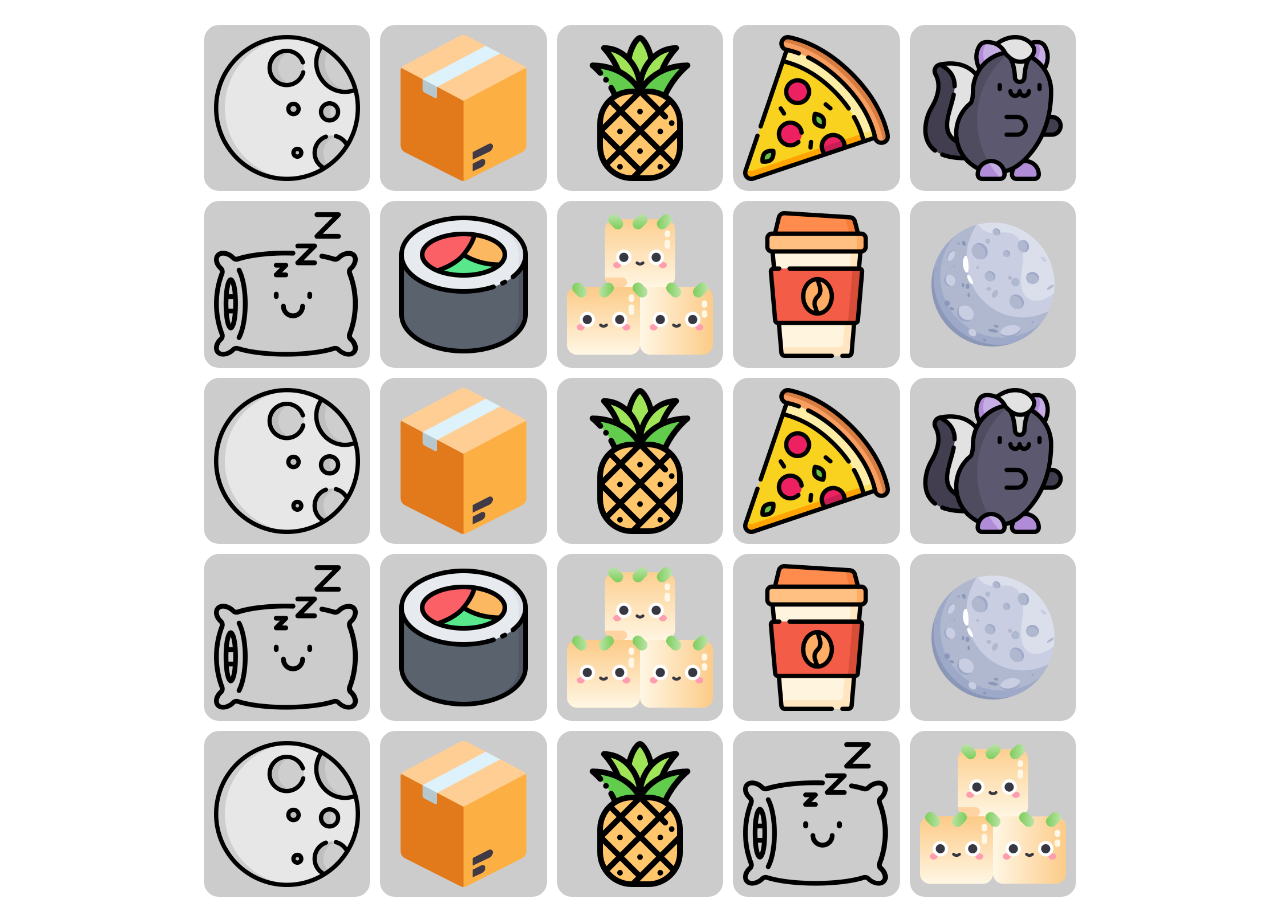
==== index.html @ c54c02c6 "add complete.html page" ====
<!DOCTYPE html>
<html lang="en">
<head>
    <meta charset="UTF-8">
    <meta name="viewport" content="width=device-width, initial-scale=1.0">
    <title>Panto Scavenger Hunt</title>
    <style>

       
        body {
            display: flex;
            justify-content: center;
            margin: 20px;
           
        }
        .grid-container {
          display: flex;
          flex-wrap: wrap;
          height: 98vw;
          width: 98vw;
        }


        .grid-item {
            flex: 1 0 20%; /* 20% width for each item, adjust as needed */
            box-sizing: border-box;
            padding: 7px;
            background-color: #ccc;
            display: flex;
            align-items: center;
            justify-content: center;
            border: 5px solid #fff; /* Add a border for separation */
            border-radius: 20px;
            cursor: pointer;
        }

        img {
            width: 100%;
            height: 100%;
            object-fit: cover;
        }

        @media screen and (min-width:1024px) {
          .grid-container {
            height: 98vh;
            width: 98vh;
          }

          .grid-item {
            padding: 10px;
          }
        } 
    </style>
</head>
<body>
  <div class="grid-container">
    <!-- Grid items -->
    <div class="grid-item" onclick="changeColor(this)"><img src="moon.png" alt="Icon 1"></div>
    <div class="grid-item" onclick="changeColor(this)"><img src="package.png" alt="Icon 2"></div>
    <div class="grid-item" onclick="changeColor(this)"><img src="pineapple.png" alt="Icon 3"></div>
    <div class="grid-item" onclick="changeColor(this)"><img src="pizza.png" alt="Icon 4"></div>
    <div class="grid-item" onclick="changeColor(this)"><img src="skunk.png" alt="Icon 5"></div>
    <div class="grid-item" onclick="changeColor(this)"><img src="sleeping.png" alt="Icon 6"></div>
    <div class="grid-item" onclick="changeColor(this)"><img src="sushi-roll.png" alt="Icon 7"></div>
    <div class="grid-item" onclick="changeColor(this)"><img src="tofu.png" alt="Icon 8"></div>
    <div class="grid-item" onclick="changeColor(this)"><img src="coffee-cup.png" alt="Icon 9"></div>
    <div class="grid-item" onclick="changeColor(this)"><img src="full-moon.png" alt="Icon 10"></div>
    <div class="grid-item" onclick="changeColor(this)"><img src="moon.png" alt="Icon 11"></div>
    <div class="grid-item" onclick="changeColor(this)"><img src="package.png" alt="Icon 12"></div>
    <div class="grid-item" onclick="changeColor(this)"><img src="pineapple.png" alt="Icon 13"></div>
    <div class="grid-item" onclick="changeColor(this)"><img src="pizza.png" alt="Icon 14"></div>
    <div class="grid-item" onclick="changeColor(this)"><img src="skunk.png" alt="Icon 15"></div>
    <div class="grid-item" onclick="changeColor(this)"><img src="sleeping.png" alt="Icon 16"></div>
    <div class="grid-item" onclick="changeColor(this)"><img src="sushi-roll.png" alt="Icon 17"></div>
    <div class="grid-item" onclick="changeColor(this)"><img src="tofu.png" alt="Icon 18"></div>
    <div class="grid-item" onclick="changeColor(this)"><img src="coffee-cup.png" alt="Icon 19"></div>
    <div class="grid-item" onclick="changeColor(this)"><img src="full-moon.png" alt="Icon 20"></div>
    <div class="grid-item" onclick="changeColor(this)"><img src="moon.png" alt="Icon 21"></div>
    <div class="grid-item" onclick="changeColor(this)"><img src="package.png" alt="Icon 22"></div>
    <div class="grid-item" onclick="changeColor(this)"><img src="pineapple.png" alt="Icon 23"></div>
    <div class="grid-item" onclick="changeColor(this)"><img src="sleeping.png" alt="Icon 24"></div>
    <div class="grid-item" onclick="changeColor(this)"><img src="tofu.png" alt="Icon 25"></div>
  </div>

    <script>
      let foundCount = 0;
      function changeColor(element) {
          //get grid-item's current color
          const currentColor = window.getComputedStyle(element, null).getPropertyValue('background-color');
          //if it's grey change to blue, otherwise change back to grey
          const newColor = currentColor == 'rgb(204, 204, 204)' ? 'blue' : 'rgb(204, 204, 204)';
          element.style.backgroundColor = newColor;
          newColor == "blue" ? foundCount +=1 : foundCount -= 1;
          console.log(foundCount);
          if (foundCount >= 4) {
            window.location.href = "complete.html" } 
      }
  </script>
</body>
</html>
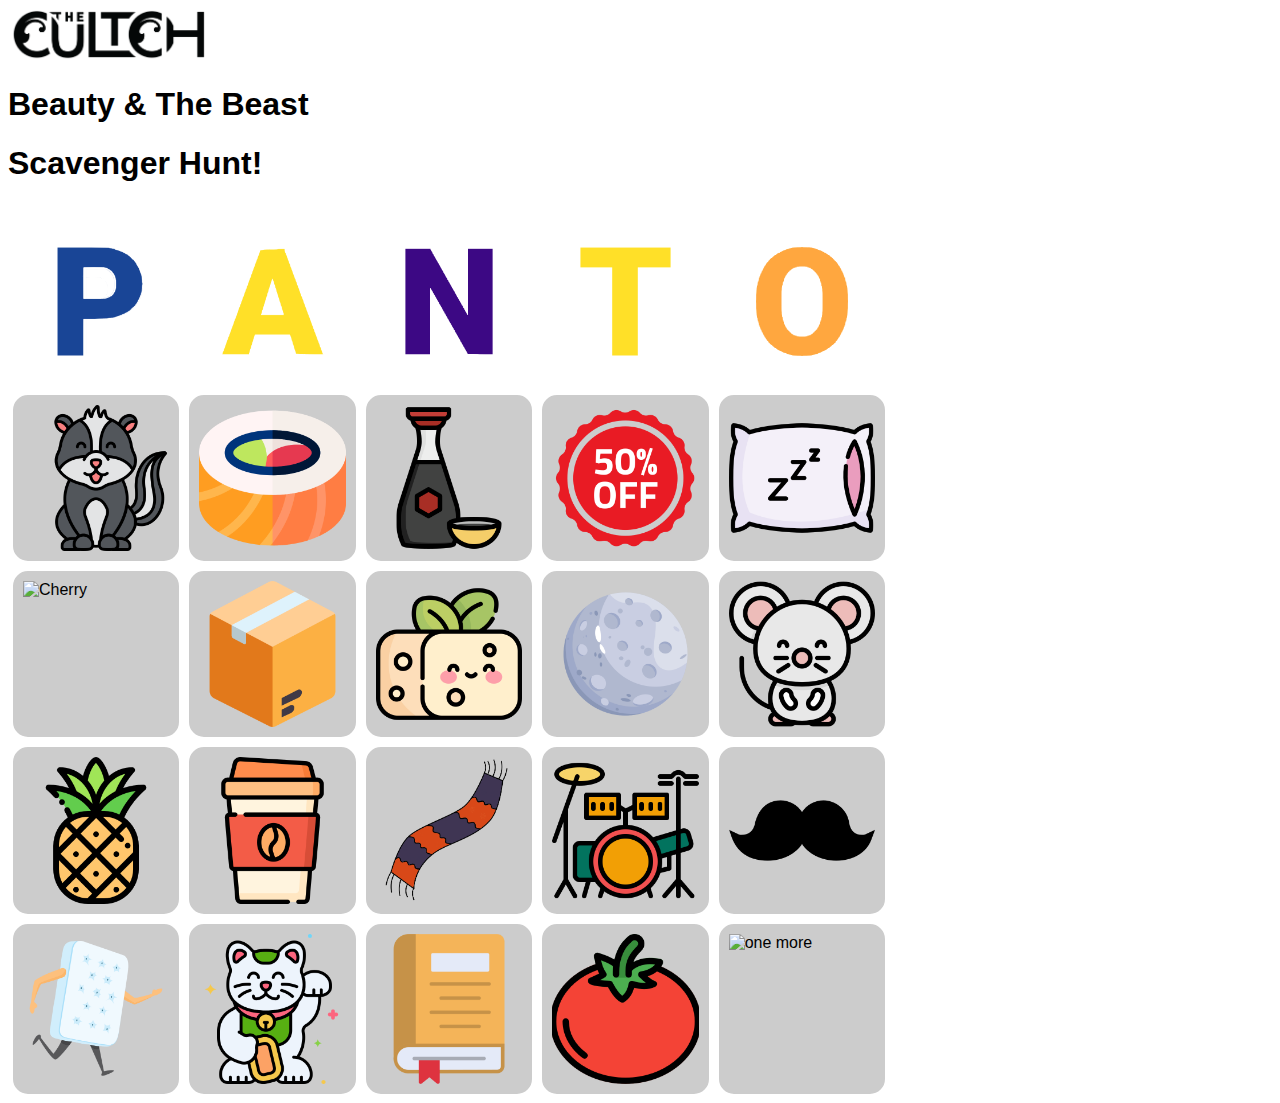
==== commit 7a498c84: "update icons and add headers" ====
--- a/index.html
+++ b/index.html
@@ -4,20 +4,20 @@
     <meta charset="UTF-8">
     <meta name="viewport" content="width=device-width, initial-scale=1.0">
     <title>Panto Scavenger Hunt</title>
-    <style>
+    <link href="https://cdn.jsdelivr.net/npm/bootstrap@5.3.2/dist/css/bootstrap.min.css" rel="stylesheet" integrity="sha384-T3c6CoIi6uLrA9TneNEoa7RxnatzjcDSCmG1MXxSR1GAsXEV/Dwwykc2MPK8M2HN" crossorigin="anonymous">
+    <link rel="stylesheet" href="https://fonts.googleapis.com/css2?family=Tiempo:wght@400;700&display=swap" />
+    <style>  
+        body {
+           font-family: 'Tiempo', sans-serif;
+           align-items: center;
+        }
 
-       
-        body {
-            display: flex;
-            justify-content: center;
-            margin: 20px;
-           
-        }
         .grid-container {
           display: flex;
           flex-wrap: wrap;
           height: 98vw;
           width: 98vw;
+          padding-top: 10px;
         }
 
 
@@ -34,10 +34,14 @@
             cursor: pointer;
         }
 
-        img {
+
+          .grid-item img {
             width: 100%;
             height: 100%;
             object-fit: cover;
+        }
+        .panto {
+          background-color: transparent;
         }
 
         @media screen and (min-width:1024px) {
@@ -51,36 +55,54 @@
           }
         } 
     </style>
+
+
 </head>
 <body>
+  <header>
+    <nav class="navbar navbar-expand-lg navbar-light bg-light">
+      <a class="navbar-brand" href="https://thecultch.com">
+        <img src="cultch-logo-black-01.png" width="200" height="auto"  class="d-inline-block align-top" alt="Logo">
+      </a>
+    </nav>
+  </header>
+
+<h1 class="text-center p-2">Beauty & The Beast</h1>
+<h1 class="text-center p-2">Scavenger Hunt!</h1>
+<main>
   <div class="grid-container">
     <!-- Grid items -->
-    <div class="grid-item" onclick="changeColor(this)"><img src="moon.png" alt="Icon 1"></div>
-    <div class="grid-item" onclick="changeColor(this)"><img src="package.png" alt="Icon 2"></div>
-    <div class="grid-item" onclick="changeColor(this)"><img src="pineapple.png" alt="Icon 3"></div>
-    <div class="grid-item" onclick="changeColor(this)"><img src="pizza.png" alt="Icon 4"></div>
-    <div class="grid-item" onclick="changeColor(this)"><img src="skunk.png" alt="Icon 5"></div>
-    <div class="grid-item" onclick="changeColor(this)"><img src="sleeping.png" alt="Icon 6"></div>
-    <div class="grid-item" onclick="changeColor(this)"><img src="sushi-roll.png" alt="Icon 7"></div>
-    <div class="grid-item" onclick="changeColor(this)"><img src="tofu.png" alt="Icon 8"></div>
-    <div class="grid-item" onclick="changeColor(this)"><img src="coffee-cup.png" alt="Icon 9"></div>
-    <div class="grid-item" onclick="changeColor(this)"><img src="full-moon.png" alt="Icon 10"></div>
-    <div class="grid-item" onclick="changeColor(this)"><img src="moon.png" alt="Icon 11"></div>
-    <div class="grid-item" onclick="changeColor(this)"><img src="package.png" alt="Icon 12"></div>
-    <div class="grid-item" onclick="changeColor(this)"><img src="pineapple.png" alt="Icon 13"></div>
-    <div class="grid-item" onclick="changeColor(this)"><img src="pizza.png" alt="Icon 14"></div>
-    <div class="grid-item" onclick="changeColor(this)"><img src="skunk.png" alt="Icon 15"></div>
-    <div class="grid-item" onclick="changeColor(this)"><img src="sleeping.png" alt="Icon 16"></div>
-    <div class="grid-item" onclick="changeColor(this)"><img src="sushi-roll.png" alt="Icon 17"></div>
-    <div class="grid-item" onclick="changeColor(this)"><img src="tofu.png" alt="Icon 18"></div>
-    <div class="grid-item" onclick="changeColor(this)"><img src="coffee-cup.png" alt="Icon 19"></div>
-    <div class="grid-item" onclick="changeColor(this)"><img src="full-moon.png" alt="Icon 20"></div>
-    <div class="grid-item" onclick="changeColor(this)"><img src="moon.png" alt="Icon 21"></div>
-    <div class="grid-item" onclick="changeColor(this)"><img src="package.png" alt="Icon 22"></div>
-    <div class="grid-item" onclick="changeColor(this)"><img src="pineapple.png" alt="Icon 23"></div>
-    <div class="grid-item" onclick="changeColor(this)"><img src="sleeping.png" alt="Icon 24"></div>
-    <div class="grid-item" onclick="changeColor(this)"><img src="tofu.png" alt="Icon 25"></div>
+    <div class="grid-item panto" onclick="changeColor(this)"><img src="panto-P.png" alt="P"></div>
+    <div class="grid-item panto" onclick="changeColor(this)"><img src="panto-A.png" alt="A"></div>
+    <div class="grid-item panto" onclick="changeColor(this)"><img src="panto-N.png" alt="N"></div>
+    <div class="grid-item panto" onclick="changeColor(this)"><img src="panto-T.png" alt="T"></div>
+    <div class="grid-item panto" onclick="changeColor(this)"><img src="panto-O.png" alt="O"></div>
+    <div class="grid-item" onclick="changeColor(this)"><img src="skunk.png" alt="Skunk"></div>
+    <div class="grid-item" onclick="changeColor(this)"><img src="uramaki.png" alt="Salmon Roll Sushi"></div>
+    <div class="grid-item" onclick="changeColor(this)"><img src="shoyu.png" alt="Soy Sauce"></div>
+    <div class="grid-item" onclick="changeColor(this)"><img src="50-percent.png" alt="50% off sticker"></div>
+    <div class="grid-item" onclick="changeColor(this)"><img src="pillow.png" alt="Pillow"></div>
+    <div class="grid-item" onclick="changeColor(this)"><img src="" alt="Cherry"></div>
+    <div class="grid-item" onclick="changeColor(this)"><img src="package.png" alt="Cardboard Box"></div>
+    <div class="grid-item" onclick="changeColor(this)"><img src="tofu.png" alt="Tofu"></div>
+    <div class="grid-item" onclick="changeColor(this)"><img src="full-moon.png" alt="Moon"></div>
+    <div class="grid-item" onclick="changeColor(this)"><img src="mouse.png" alt="Mouse"></div>
+    <div class="grid-item" onclick="changeColor(this)"><img src="pineapple.png" alt="Pinapple"></div>
+    <div class="grid-item" onclick="changeColor(this)"><img src="coffee-cup.png" alt="Coffee Cup"></div>
+    <div class="grid-item" onclick="changeColor(this)"><img src="scarf-recolored.png" alt="Scarf"></div>
+    <div class="grid-item" onclick="changeColor(this)"><img src="drum-kit.png" alt="Drum Kit"></div>
+    <div class="grid-item" onclick="changeColor(this)"><img src="mustache.png" alt="Mustache"></div>
+    <div class="grid-item" onclick="changeColor(this)"><img src="mattress.png" alt="Mattress"></div>
+    <div class="grid-item" onclick="changeColor(this)"><img src="maneki-neko.png" alt="Good Luck Cat"></div>
+    <div class="grid-item" onclick="changeColor(this)"><img src="book.png" alt="Belle's Book"></div>
+    <div class="grid-item" onclick="changeColor(this)"><img src="tomato.png" alt="Tomato"></div>
+    <div class="grid-item" onclick="changeColor(this)"><img src="" alt="one more"></div>
+   
   </div>
+
+
+</main>
+  
 
     <script>
       let foundCount = 0;
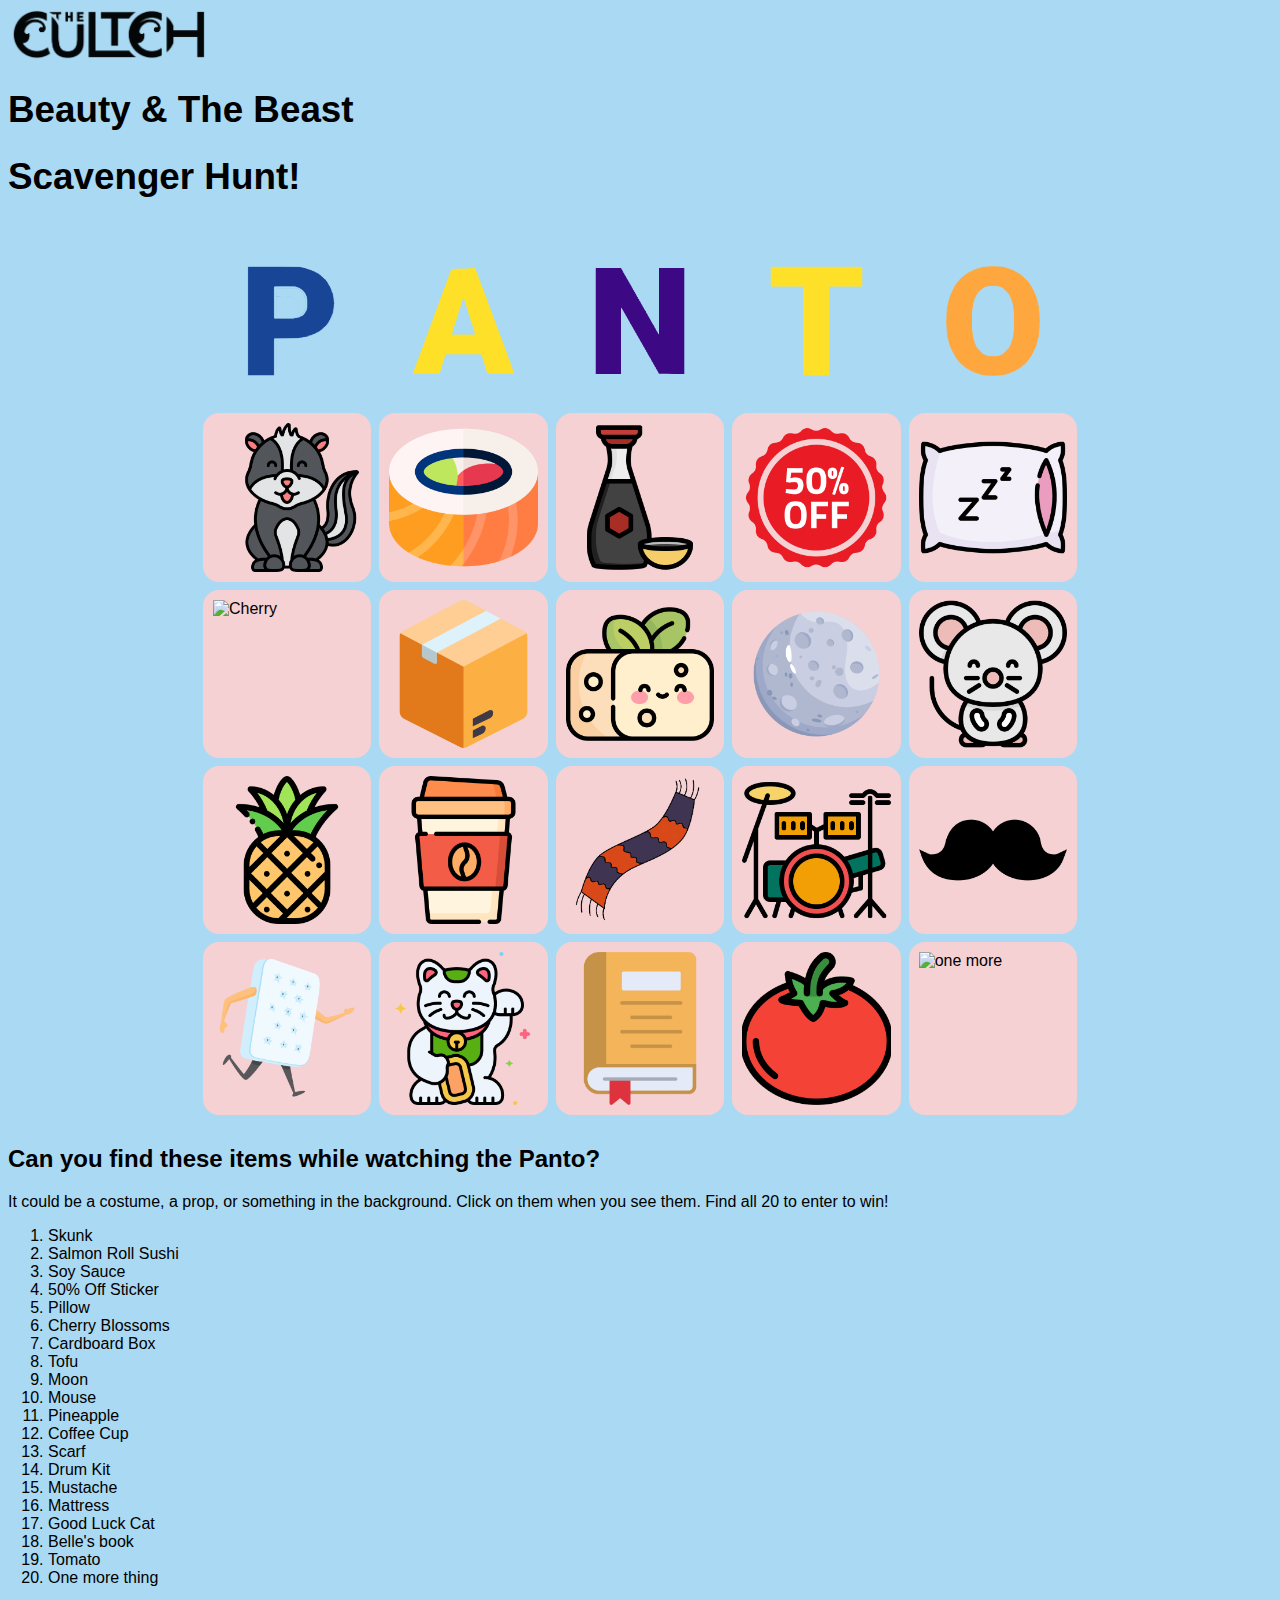
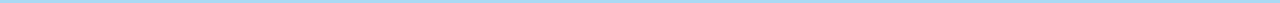
==== commit a3ac6783: "adding video on complete page" ====
--- a/index.html
+++ b/index.html
@@ -1,122 +1,212 @@
 <!DOCTYPE html>
 <html lang="en">
-<head>
-    <meta charset="UTF-8">
-    <meta name="viewport" content="width=device-width, initial-scale=1.0">
+  <head>
+    <meta charset="UTF-8" />
+    <meta name="viewport" content="width=device-width, initial-scale=1.0" />
     <title>Panto Scavenger Hunt</title>
-    <link href="https://cdn.jsdelivr.net/npm/bootstrap@5.3.2/dist/css/bootstrap.min.css" rel="stylesheet" integrity="sha384-T3c6CoIi6uLrA9TneNEoa7RxnatzjcDSCmG1MXxSR1GAsXEV/Dwwykc2MPK8M2HN" crossorigin="anonymous">
-    <link rel="stylesheet" href="https://fonts.googleapis.com/css2?family=Tiempo:wght@400;700&display=swap" />
-    <style>  
-        body {
-           font-family: 'Tiempo', sans-serif;
-           align-items: center;
+    <link
+      href="https://cdn.jsdelivr.net/npm/bootstrap@5.3.2/dist/css/bootstrap.min.css"
+      rel="stylesheet"
+      integrity="sha384-T3c6CoIi6uLrA9TneNEoa7RxnatzjcDSCmG1MXxSR1GAsXEV/Dwwykc2MPK8M2HN"
+      crossorigin="anonymous"
+    />
+    <link
+      rel="stylesheet"
+      href="https://fonts.googleapis.com/css2?family=Tiempo:wght@400;700&display=swap"
+    />
+    <style>
+      body {
+        font-family: "Tiempo", sans-serif;
+        background-color: #c69bfd;
+        background-color: #aad9f4;
+      }
+      main {
+        display: flex;
+        justify-content: center;
+      }
+
+      h1 {
+        font-size: 2.3rem;
+      }
+
+      .grid-container {
+        display: flex;
+        flex-wrap: wrap;
+        height: 98vw;
+        width: 98vw;
+        padding-top: 10px;
+        margin-bottom: 10px;
+      }
+      .grid-item {
+        flex: 1 0 20%; /* 20% width for each item, adjust as needed */
+        box-sizing: border-box;
+        padding: 7px;
+        background-color: #f5d1d4;
+        display: flex;
+        align-items: center;
+        justify-content: center;
+        border: 4px solid #aad9f4; /* Add a border for separation */
+        border-radius: 20px;
+        cursor: pointer;
+      }
+      .grid-item img {
+        width: 100%;
+        height: 100%;
+        object-fit: cover;
+      }
+      .panto {
+        background-color: transparent;
+        cursor: auto;
+      }
+
+      @media screen and (min-width: 1024px) {
+        .grid-container {
+          height: 98vh;
+          width: 98vh;
         }
 
-        .grid-container {
-          display: flex;
-          flex-wrap: wrap;
-          height: 98vw;
-          width: 98vw;
-          padding-top: 10px;
+        .grid-item {
+          padding: 10px;
         }
-
-
-        .grid-item {
-            flex: 1 0 20%; /* 20% width for each item, adjust as needed */
-            box-sizing: border-box;
-            padding: 7px;
-            background-color: #ccc;
-            display: flex;
-            align-items: center;
-            justify-content: center;
-            border: 5px solid #fff; /* Add a border for separation */
-            border-radius: 20px;
-            cursor: pointer;
-        }
-
-
-          .grid-item img {
-            width: 100%;
-            height: 100%;
-            object-fit: cover;
-        }
-        .panto {
-          background-color: transparent;
-        }
-
-        @media screen and (min-width:1024px) {
-          .grid-container {
-            height: 98vh;
-            width: 98vh;
-          }
-
-          .grid-item {
-            padding: 10px;
-          }
-        } 
+      }
     </style>
-
-
-</head>
-<body>
-  <header>
-    <nav class="navbar navbar-expand-lg navbar-light bg-light">
-      <a class="navbar-brand" href="https://thecultch.com">
-        <img src="cultch-logo-black-01.png" width="200" height="auto"  class="d-inline-block align-top" alt="Logo">
-      </a>
-    </nav>
-  </header>
-
-<h1 class="text-center p-2">Beauty & The Beast</h1>
-<h1 class="text-center p-2">Scavenger Hunt!</h1>
-<main>
-  <div class="grid-container">
-    <!-- Grid items -->
-    <div class="grid-item panto" onclick="changeColor(this)"><img src="panto-P.png" alt="P"></div>
-    <div class="grid-item panto" onclick="changeColor(this)"><img src="panto-A.png" alt="A"></div>
-    <div class="grid-item panto" onclick="changeColor(this)"><img src="panto-N.png" alt="N"></div>
-    <div class="grid-item panto" onclick="changeColor(this)"><img src="panto-T.png" alt="T"></div>
-    <div class="grid-item panto" onclick="changeColor(this)"><img src="panto-O.png" alt="O"></div>
-    <div class="grid-item" onclick="changeColor(this)"><img src="skunk.png" alt="Skunk"></div>
-    <div class="grid-item" onclick="changeColor(this)"><img src="uramaki.png" alt="Salmon Roll Sushi"></div>
-    <div class="grid-item" onclick="changeColor(this)"><img src="shoyu.png" alt="Soy Sauce"></div>
-    <div class="grid-item" onclick="changeColor(this)"><img src="50-percent.png" alt="50% off sticker"></div>
-    <div class="grid-item" onclick="changeColor(this)"><img src="pillow.png" alt="Pillow"></div>
-    <div class="grid-item" onclick="changeColor(this)"><img src="" alt="Cherry"></div>
-    <div class="grid-item" onclick="changeColor(this)"><img src="package.png" alt="Cardboard Box"></div>
-    <div class="grid-item" onclick="changeColor(this)"><img src="tofu.png" alt="Tofu"></div>
-    <div class="grid-item" onclick="changeColor(this)"><img src="full-moon.png" alt="Moon"></div>
-    <div class="grid-item" onclick="changeColor(this)"><img src="mouse.png" alt="Mouse"></div>
-    <div class="grid-item" onclick="changeColor(this)"><img src="pineapple.png" alt="Pinapple"></div>
-    <div class="grid-item" onclick="changeColor(this)"><img src="coffee-cup.png" alt="Coffee Cup"></div>
-    <div class="grid-item" onclick="changeColor(this)"><img src="scarf-recolored.png" alt="Scarf"></div>
-    <div class="grid-item" onclick="changeColor(this)"><img src="drum-kit.png" alt="Drum Kit"></div>
-    <div class="grid-item" onclick="changeColor(this)"><img src="mustache.png" alt="Mustache"></div>
-    <div class="grid-item" onclick="changeColor(this)"><img src="mattress.png" alt="Mattress"></div>
-    <div class="grid-item" onclick="changeColor(this)"><img src="maneki-neko.png" alt="Good Luck Cat"></div>
-    <div class="grid-item" onclick="changeColor(this)"><img src="book.png" alt="Belle's Book"></div>
-    <div class="grid-item" onclick="changeColor(this)"><img src="tomato.png" alt="Tomato"></div>
-    <div class="grid-item" onclick="changeColor(this)"><img src="" alt="one more"></div>
-   
-  </div>
-
-
-</main>
-  
+  </head>
+  <body>
+    <header>
+      <nav class="navbar navbar-expand-lg navbar-light bg-light">
+        <a class="navbar-brand" href="https://thecultch.com">
+          <img
+            src="cultch-logo-black-01.png"
+            width="200"
+            height="auto"
+            class="d-inline-block align-top"
+            alt="Logo"
+          />
+        </a>
+      </nav>
+    </header>
+
+    <h1 class="text-center fw-bold p-2">Beauty & The Beast</h1>
+    <h1 class="text-center fw-bold p-2">Scavenger Hunt!</h1>
+    <main>
+      <div class="grid-container">
+        <!-- Grid items -->
+        <div class="grid-item panto"><img src="panto-P.png" alt="P" /></div>
+        <div class="grid-item panto"><img src="panto-A.png" alt="A" /></div>
+        <div class="grid-item panto"><img src="panto-N.png" alt="N" /></div>
+        <div class="grid-item panto"><img src="panto-T.png" alt="T" /></div>
+        <div class="grid-item panto"><img src="panto-O.png" alt="O" /></div>
+        <div class="grid-item" onclick="changeColor(this)">
+          <img src="skunk.png" alt="Skunk" />
+        </div>
+        <div class="grid-item" onclick="changeColor(this)">
+          <img src="uramaki.png" alt="Salmon Roll Sushi" />
+        </div>
+        <div class="grid-item" onclick="changeColor(this)">
+          <img src="shoyu.png" alt="Soy Sauce" />
+        </div>
+        <div class="grid-item" onclick="changeColor(this)">
+          <img src="50-percent.png" alt="50% off sticker" />
+        </div>
+        <div class="grid-item" onclick="changeColor(this)">
+          <img src="pillow.png" alt="Pillow" />
+        </div>
+        <div class="grid-item" onclick="changeColor(this)">
+          <img src="" alt="Cherry" />
+        </div>
+        <div class="grid-item" onclick="changeColor(this)">
+          <img src="package.png" alt="Cardboard Box" />
+        </div>
+        <div class="grid-item" onclick="changeColor(this)">
+          <img src="tofu.png" alt="Tofu" />
+        </div>
+        <div class="grid-item" onclick="changeColor(this)">
+          <img src="full-moon.png" alt="Moon" />
+        </div>
+        <div class="grid-item" onclick="changeColor(this)">
+          <img src="mouse.png" alt="Mouse" />
+        </div>
+        <div class="grid-item" onclick="changeColor(this)">
+          <img src="pineapple.png" alt="Pinapple" />
+        </div>
+        <div class="grid-item" onclick="changeColor(this)">
+          <img src="coffee-cup.png" alt="Coffee Cup" />
+        </div>
+        <div class="grid-item" onclick="changeColor(this)">
+          <img src="scarf-recolored.png" alt="Scarf" />
+        </div>
+        <div class="grid-item" onclick="changeColor(this)">
+          <img src="drum-kit.png" alt="Drum Kit" />
+        </div>
+        <div class="grid-item" onclick="changeColor(this)">
+          <img src="mustache.png" alt="Mustache" />
+        </div>
+        <div class="grid-item" onclick="changeColor(this)">
+          <img src="mattress.png" alt="Mattress" />
+        </div>
+        <div class="grid-item" onclick="changeColor(this)">
+          <img src="maneki-neko.png" alt="Good Luck Cat" />
+        </div>
+        <div class="grid-item" onclick="changeColor(this)">
+          <img src="book.png" alt="Belle's Book" />
+        </div>
+        <div class="grid-item" onclick="changeColor(this)">
+          <img src="tomato.png" alt="Tomato" />
+        </div>
+        <div class="grid-item" onclick="changeColor(this)">
+          <img src="" alt="one more" />
+        </div>
+      </div>
+    </main>
+    <div class="container">
+      <h2 class="pt-3 px-2">
+        Can you find these items while watching the Panto?
+      </h2>
+      <p class="px-2">
+        It could be a costume, a prop, or something in the background. Click on
+        them when you see them. Find all 20 to enter to win!
+      </p>
+      <ol class="list-group list-group-numbered">
+        <li class="list-group-item">Skunk</li>
+        <li class="list-group-item">Salmon Roll Sushi</li>
+        <li class="list-group-item">Soy Sauce</li>
+        <li class="list-group-item">50% Off Sticker</li>
+        <li class="list-group-item">Pillow</li>
+        <li class="list-group-item">Cherry Blossoms</li>
+        <li class="list-group-item">Cardboard Box</li>
+        <li class="list-group-item">Tofu</li>
+        <li class="list-group-item">Moon</li>
+        <li class="list-group-item">Mouse</li>
+        <li class="list-group-item">Pineapple</li>
+        <li class="list-group-item">Coffee Cup</li>
+        <li class="list-group-item">Scarf</li>
+        <li class="list-group-item">Drum Kit</li>
+        <li class="list-group-item">Mustache</li>
+        <li class="list-group-item">Mattress</li>
+        <li class="list-group-item">Good Luck Cat</li>
+        <li class="list-group-item">Belle's book</li>
+        <li class="list-group-item">Tomato</li>
+        <li class="list-group-item">One more thing</li>
+      </ol>
+    </div>
 
     <script>
       let foundCount = 0;
       function changeColor(element) {
-          //get grid-item's current color
-          const currentColor = window.getComputedStyle(element, null).getPropertyValue('background-color');
-          //if it's grey change to blue, otherwise change back to grey
-          const newColor = currentColor == 'rgb(204, 204, 204)' ? 'blue' : 'rgb(204, 204, 204)';
-          element.style.backgroundColor = newColor;
-          newColor == "blue" ? foundCount +=1 : foundCount -= 1;
-          console.log(foundCount);
-          if (foundCount >= 4) {
-            window.location.href = "complete.html" } 
-      }
-  </script>
-</body>
+        //get grid-item's current color
+        const currentColor = window
+          .getComputedStyle(element, null)
+          .getPropertyValue("background-color");
+        //if it's grey change to blue, otherwise change back to grey
+        const newColor =
+          currentColor == "rgb(245, 209, 212)" ? "blue" : "rgb(245, 209, 212)";
+        element.style.backgroundColor = newColor;
+        newColor == "blue" ? (foundCount += 1) : (foundCount -= 1);
+        console.log(foundCount);
+        if (foundCount >= 4) {
+          window.location.href = "complete.html";
+        }
+      }
+    </script>
+  </body>
 </html>
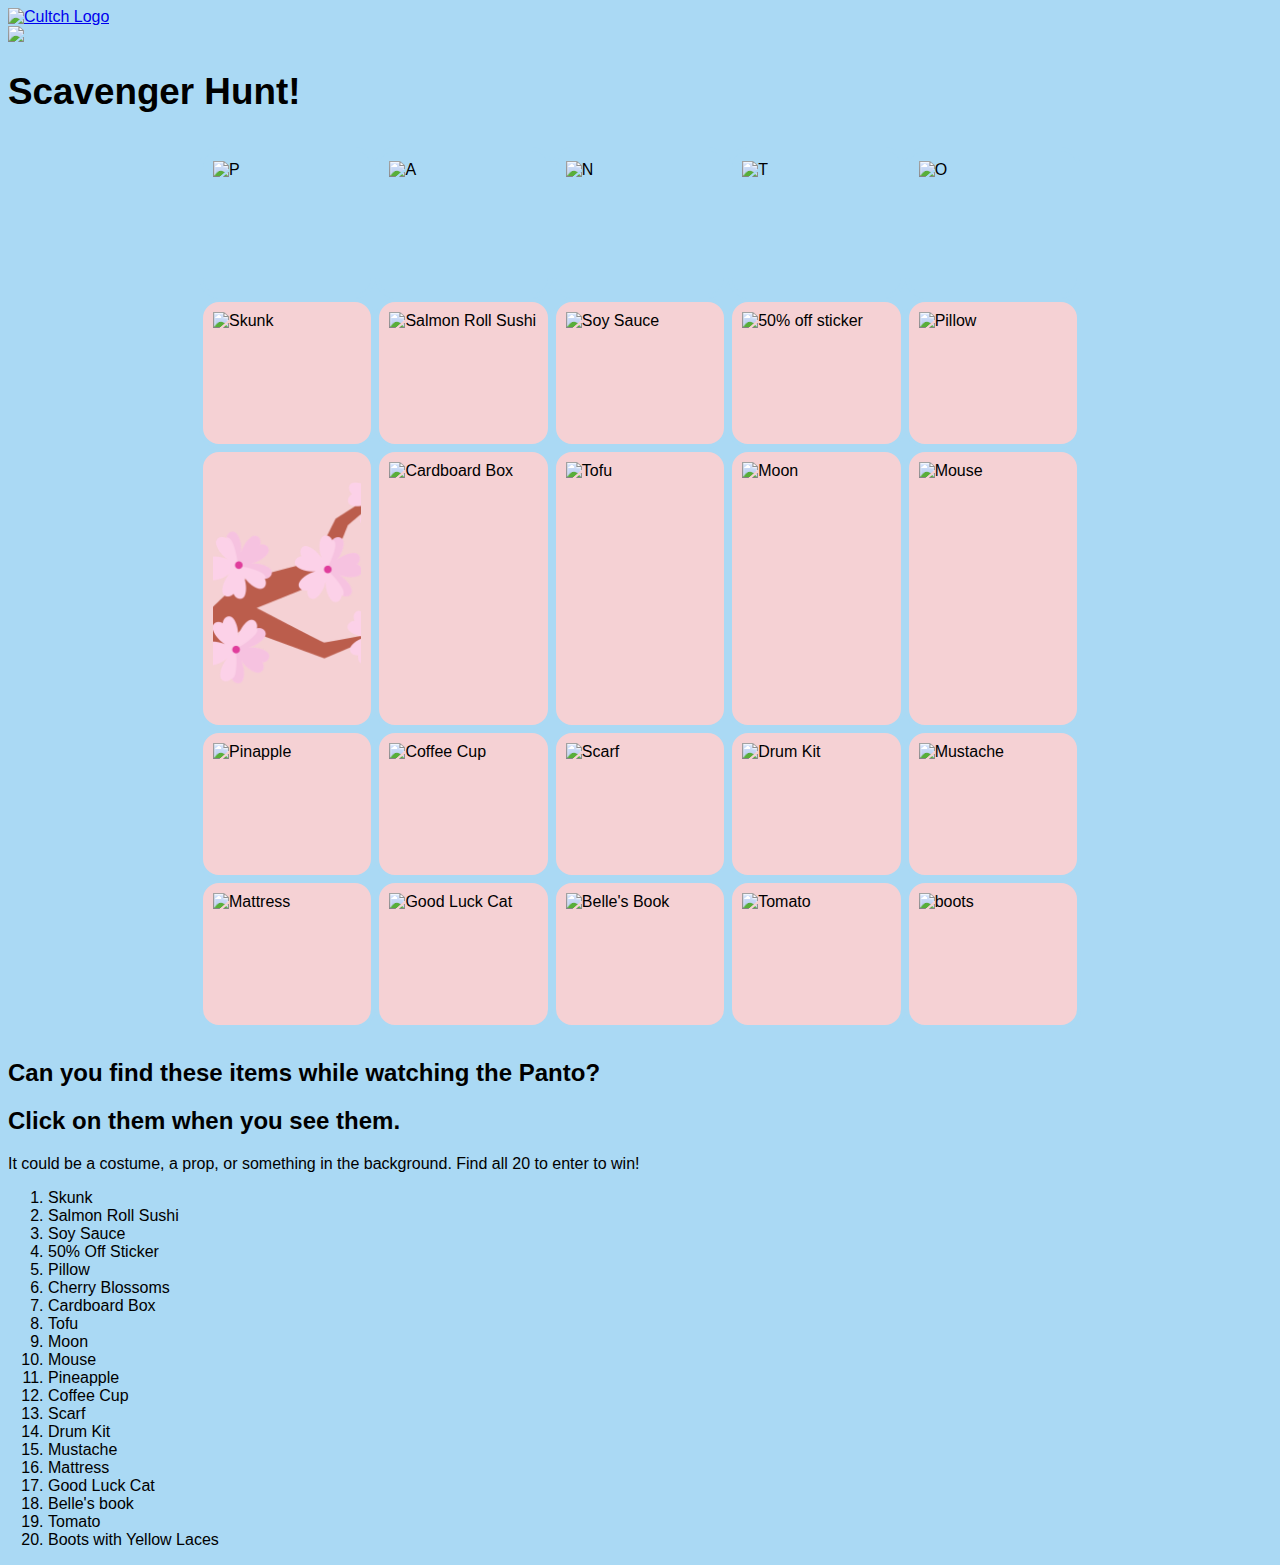
==== commit 4abbdd77: "add cherry blossoms and boots icons" ====
--- a/index.html
+++ b/index.html
@@ -17,7 +17,6 @@
     <style>
       body {
         font-family: "Tiempo", sans-serif;
-        background-color: #c69bfd;
         background-color: #aad9f4;
       }
       main {
@@ -76,85 +75,102 @@
       <nav class="navbar navbar-expand-lg navbar-light bg-light">
         <a class="navbar-brand" href="https://thecultch.com">
           <img
-            src="cultch-logo-black-01.png"
-            width="200"
+            src="images/cultch-logo-black-01.png"
+            width="250"
             height="auto"
-            class="d-inline-block align-top"
-            alt="Logo"
+            class="d-inline-block align-top px-2"
+            alt="Cultch Logo"
           />
         </a>
       </nav>
     </header>
-
-    <h1 class="text-center fw-bold p-2">Beauty & The Beast</h1>
-    <h1 class="text-center fw-bold p-2">Scavenger Hunt!</h1>
+    <div class="container">
+      <div class="col-12">
+        <img
+          class="img-fluid mx-auto d-block"
+          src="/images/beauty-wordmark.png"
+        />
+        <h1 class="text-center fw-bold p-2">Scavenger Hunt!</h1>
+      </div>
+    </div>
+
     <main>
       <div class="grid-container">
         <!-- Grid items -->
-        <div class="grid-item panto"><img src="panto-P.png" alt="P" /></div>
-        <div class="grid-item panto"><img src="panto-A.png" alt="A" /></div>
-        <div class="grid-item panto"><img src="panto-N.png" alt="N" /></div>
-        <div class="grid-item panto"><img src="panto-T.png" alt="T" /></div>
-        <div class="grid-item panto"><img src="panto-O.png" alt="O" /></div>
-        <div class="grid-item" onclick="changeColor(this)">
-          <img src="skunk.png" alt="Skunk" />
-        </div>
-        <div class="grid-item" onclick="changeColor(this)">
-          <img src="uramaki.png" alt="Salmon Roll Sushi" />
-        </div>
-        <div class="grid-item" onclick="changeColor(this)">
-          <img src="shoyu.png" alt="Soy Sauce" />
-        </div>
-        <div class="grid-item" onclick="changeColor(this)">
-          <img src="50-percent.png" alt="50% off sticker" />
-        </div>
-        <div class="grid-item" onclick="changeColor(this)">
-          <img src="pillow.png" alt="Pillow" />
-        </div>
-        <div class="grid-item" onclick="changeColor(this)">
-          <img src="" alt="Cherry" />
-        </div>
-        <div class="grid-item" onclick="changeColor(this)">
-          <img src="package.png" alt="Cardboard Box" />
-        </div>
-        <div class="grid-item" onclick="changeColor(this)">
-          <img src="tofu.png" alt="Tofu" />
-        </div>
-        <div class="grid-item" onclick="changeColor(this)">
-          <img src="full-moon.png" alt="Moon" />
-        </div>
-        <div class="grid-item" onclick="changeColor(this)">
-          <img src="mouse.png" alt="Mouse" />
-        </div>
-        <div class="grid-item" onclick="changeColor(this)">
-          <img src="pineapple.png" alt="Pinapple" />
-        </div>
-        <div class="grid-item" onclick="changeColor(this)">
-          <img src="coffee-cup.png" alt="Coffee Cup" />
-        </div>
-        <div class="grid-item" onclick="changeColor(this)">
-          <img src="scarf-recolored.png" alt="Scarf" />
-        </div>
-        <div class="grid-item" onclick="changeColor(this)">
-          <img src="drum-kit.png" alt="Drum Kit" />
-        </div>
-        <div class="grid-item" onclick="changeColor(this)">
-          <img src="mustache.png" alt="Mustache" />
-        </div>
-        <div class="grid-item" onclick="changeColor(this)">
-          <img src="mattress.png" alt="Mattress" />
-        </div>
-        <div class="grid-item" onclick="changeColor(this)">
-          <img src="maneki-neko.png" alt="Good Luck Cat" />
-        </div>
-        <div class="grid-item" onclick="changeColor(this)">
-          <img src="book.png" alt="Belle's Book" />
-        </div>
-        <div class="grid-item" onclick="changeColor(this)">
-          <img src="tomato.png" alt="Tomato" />
-        </div>
-        <div class="grid-item" onclick="changeColor(this)">
-          <img src="" alt="one more" />
+        <div class="grid-item panto">
+          <img src="images/panto-P.png" alt="P" />
+        </div>
+        <div class="grid-item panto">
+          <img src="images/panto-A.png" alt="A" />
+        </div>
+        <div class="grid-item panto">
+          <img src="images/panto-N.png" alt="N" />
+        </div>
+        <div class="grid-item panto">
+          <img src="images/panto-T.png" alt="T" />
+        </div>
+        <div class="grid-item panto">
+          <img src="images/panto-O.png" alt="O" />
+        </div>
+        <div class="grid-item" onclick="changeColor(this)">
+          <img src="images/skunk.png" alt="Skunk" />
+        </div>
+        <div class="grid-item" onclick="changeColor(this)">
+          <img src="images/uramaki.png" alt="Salmon Roll Sushi" />
+        </div>
+        <div class="grid-item" onclick="changeColor(this)">
+          <img src="images/shoyu.png" alt="Soy Sauce" />
+        </div>
+        <div class="grid-item" onclick="changeColor(this)">
+          <img src="images/50-percent.png" alt="50% off sticker" />
+        </div>
+        <div class="grid-item" onclick="changeColor(this)">
+          <img src="images/pillow.png" alt="Pillow" />
+        </div>
+        <div class="grid-item" onclick="changeColor(this)">
+          <img src="images/cherry-blossom.png" alt="Cherry" />
+        </div>
+        <div class="grid-item" onclick="changeColor(this)">
+          <img src="images/package.png" alt="Cardboard Box" />
+        </div>
+        <div class="grid-item" onclick="changeColor(this)">
+          <img src="images/tofu.png" alt="Tofu" />
+        </div>
+        <div class="grid-item" onclick="changeColor(this)">
+          <img src="images/full-moon.png" alt="Moon" />
+        </div>
+        <div class="grid-item" onclick="changeColor(this)">
+          <img src="images/mouse.png" alt="Mouse" />
+        </div>
+        <div class="grid-item" onclick="changeColor(this)">
+          <img src="images/pineapple.png" alt="Pinapple" />
+        </div>
+        <div class="grid-item" onclick="changeColor(this)">
+          <img src="images/coffee-cup.png" alt="Coffee Cup" />
+        </div>
+        <div class="grid-item" onclick="changeColor(this)">
+          <img src="images/scarf-recolored.png" alt="Scarf" />
+        </div>
+        <div class="grid-item" onclick="changeColor(this)">
+          <img src="images/drum-kit.png" alt="Drum Kit" />
+        </div>
+        <div class="grid-item" onclick="changeColor(this)">
+          <img src="images/mustache.png" alt="Mustache" />
+        </div>
+        <div class="grid-item" onclick="changeColor(this)">
+          <img src="images/mattress.png" alt="Mattress" />
+        </div>
+        <div class="grid-item" onclick="changeColor(this)">
+          <img src="images/maneki-neko.png" alt="Good Luck Cat" />
+        </div>
+        <div class="grid-item" onclick="changeColor(this)">
+          <img src="images/book.png" alt="Belle's Book" />
+        </div>
+        <div class="grid-item" onclick="changeColor(this)">
+          <img src="images/tomato.png" alt="Tomato" />
+        </div>
+        <div class="grid-item" onclick="changeColor(this)">
+          <img src="images/boots-yellow-laces.png" alt="boots" />
         </div>
       </div>
     </main>
@@ -162,11 +178,12 @@
       <h2 class="pt-3 px-2">
         Can you find these items while watching the Panto?
       </h2>
-      <p class="px-2">
-        It could be a costume, a prop, or something in the background. Click on
-        them when you see them. Find all 20 to enter to win!
+      <h2 class="pt-3 px-2">Click on them when you see them.</h2>
+      <p class="pt-3 px-2 fs-3">
+        It could be a costume, a prop, or something in the background. Find all
+        20 to enter to win!
       </p>
-      <ol class="list-group list-group-numbered">
+      <ol class="list-group list-group-numbered fs-3">
         <li class="list-group-item">Skunk</li>
         <li class="list-group-item">Salmon Roll Sushi</li>
         <li class="list-group-item">Soy Sauce</li>
@@ -186,7 +203,7 @@
         <li class="list-group-item">Good Luck Cat</li>
         <li class="list-group-item">Belle's book</li>
         <li class="list-group-item">Tomato</li>
-        <li class="list-group-item">One more thing</li>
+        <li class="list-group-item">Boots with Yellow Laces</li>
       </ol>
     </div>
 
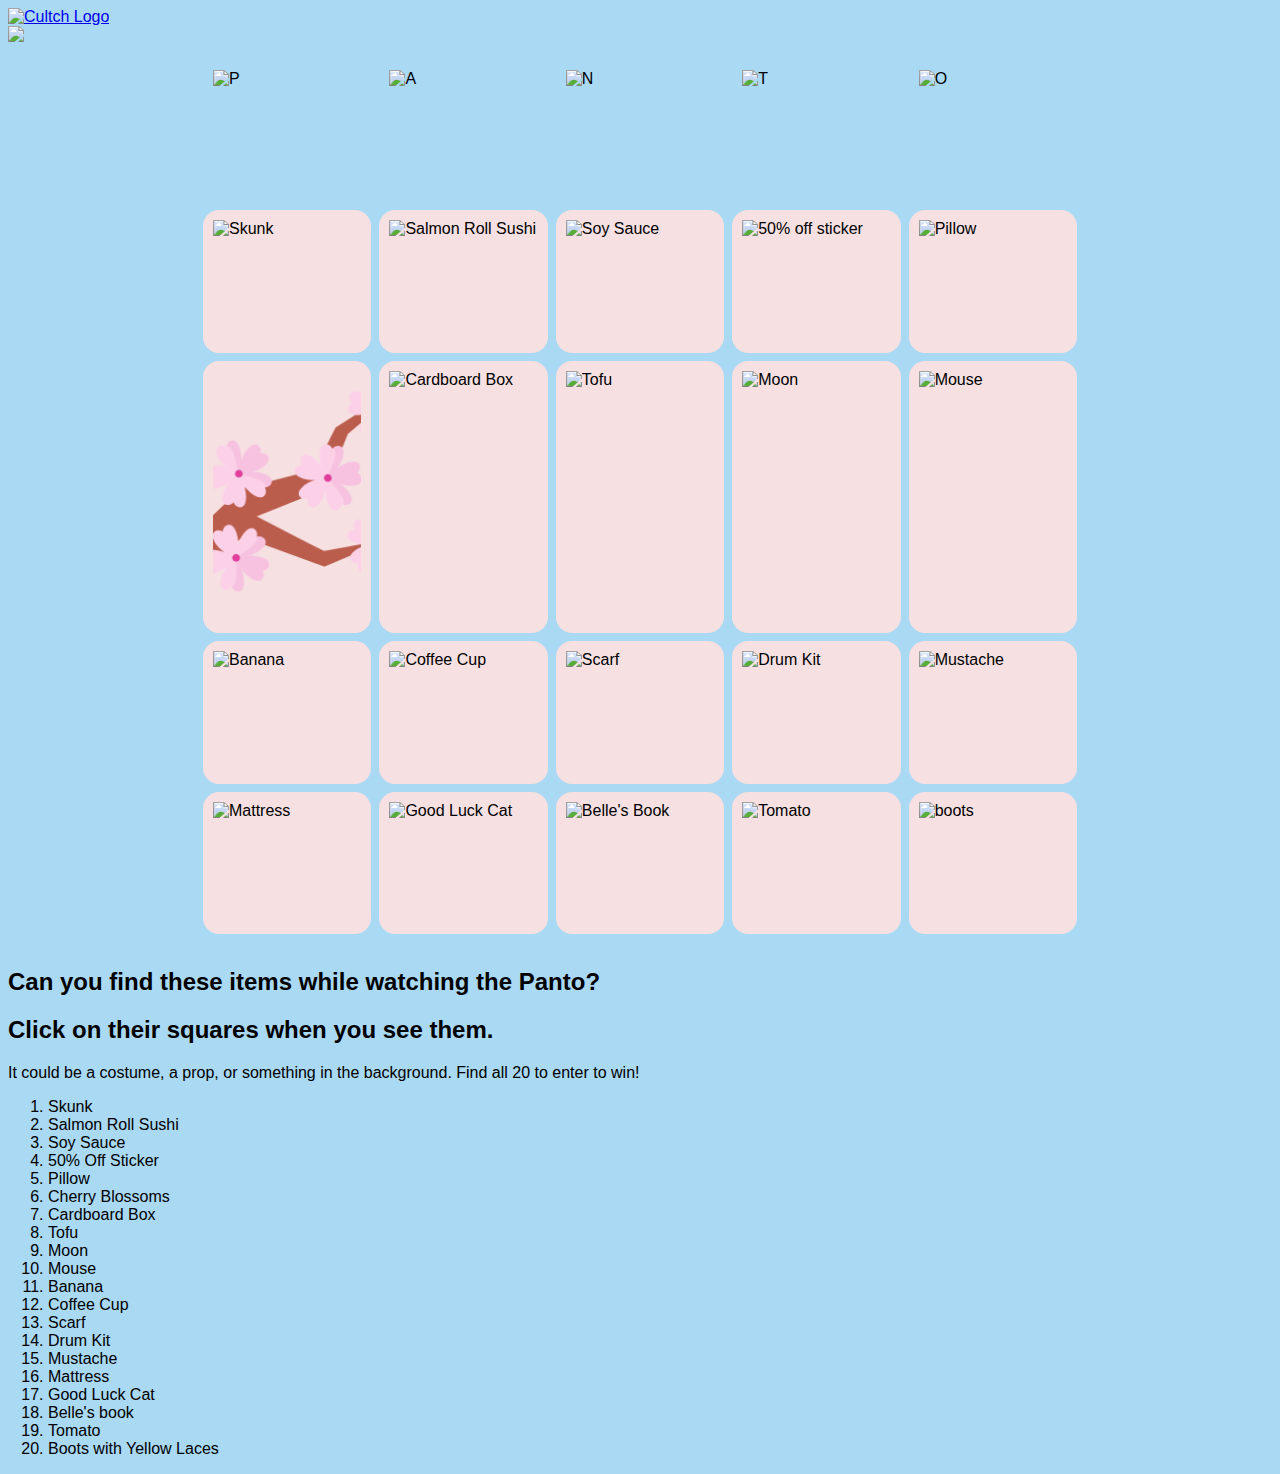
==== commit 32c9b1bb: "connect form to thankyou page" ====
--- a/index.html
+++ b/index.html
@@ -37,10 +37,10 @@
         margin-bottom: 10px;
       }
       .grid-item {
-        flex: 1 0 20%; /* 20% width for each item, adjust as needed */
+        flex: 1 0 20%; /* 20% width for each item for 5 items across, adjust as needed */
         box-sizing: border-box;
         padding: 7px;
-        background-color: #f5d1d4;
+        background-color: #f6e0e2;
         display: flex;
         align-items: center;
         justify-content: center;
@@ -87,14 +87,13 @@
     <div class="container">
       <div class="col-12">
         <img
-          class="img-fluid mx-auto d-block"
-          src="/images/beauty-wordmark.png"
+          class="img-fluid mx-auto d-block pt-4"
+          src="/images/scavengerhunt-wordmark-cropped.png"
         />
-        <h1 class="text-center fw-bold p-2">Scavenger Hunt!</h1>
       </div>
     </div>
 
-    <main>
+    <main class="container">
       <div class="grid-container">
         <!-- Grid items -->
         <div class="grid-item panto">
@@ -143,7 +142,7 @@
           <img src="images/mouse.png" alt="Mouse" />
         </div>
         <div class="grid-item" onclick="changeColor(this)">
-          <img src="images/pineapple.png" alt="Pinapple" />
+          <img src="images/banana.png" alt="Banana" />
         </div>
         <div class="grid-item" onclick="changeColor(this)">
           <img src="images/coffee-cup.png" alt="Coffee Cup" />
@@ -174,37 +173,39 @@
         </div>
       </div>
     </main>
-    <div class="container">
-      <h2 class="pt-3 px-2">
-        Can you find these items while watching the Panto?
-      </h2>
-      <h2 class="pt-3 px-2">Click on them when you see them.</h2>
-      <p class="pt-3 px-2 fs-3">
-        It could be a costume, a prop, or something in the background. Find all
-        20 to enter to win!
-      </p>
-      <ol class="list-group list-group-numbered fs-3">
-        <li class="list-group-item">Skunk</li>
-        <li class="list-group-item">Salmon Roll Sushi</li>
-        <li class="list-group-item">Soy Sauce</li>
-        <li class="list-group-item">50% Off Sticker</li>
-        <li class="list-group-item">Pillow</li>
-        <li class="list-group-item">Cherry Blossoms</li>
-        <li class="list-group-item">Cardboard Box</li>
-        <li class="list-group-item">Tofu</li>
-        <li class="list-group-item">Moon</li>
-        <li class="list-group-item">Mouse</li>
-        <li class="list-group-item">Pineapple</li>
-        <li class="list-group-item">Coffee Cup</li>
-        <li class="list-group-item">Scarf</li>
-        <li class="list-group-item">Drum Kit</li>
-        <li class="list-group-item">Mustache</li>
-        <li class="list-group-item">Mattress</li>
-        <li class="list-group-item">Good Luck Cat</li>
-        <li class="list-group-item">Belle's book</li>
-        <li class="list-group-item">Tomato</li>
-        <li class="list-group-item">Boots with Yellow Laces</li>
-      </ol>
+    <div class="container-md">
+      <div class="col-lg-8 mx-auto">
+        <h2 class="pt-3 px-2">
+          Can you find these items while watching the Panto?
+        </h2>
+        <h2 class="pt-3 px-2">Click on their squares when you see them.</h2>
+        <p class="pt-3 px-2 fs-3">
+          It could be a costume, a prop, or something in the background. Find
+          all 20 to enter to win!
+        </p>
+        <ol class="list-group list-group-numbered fs-3">
+          <li class="list-group-item">Skunk</li>
+          <li class="list-group-item">Salmon Roll Sushi</li>
+          <li class="list-group-item">Soy Sauce</li>
+          <li class="list-group-item">50% Off Sticker</li>
+          <li class="list-group-item">Pillow</li>
+          <li class="list-group-item">Cherry Blossoms</li>
+          <li class="list-group-item">Cardboard Box</li>
+          <li class="list-group-item">Tofu</li>
+          <li class="list-group-item">Moon</li>
+          <li class="list-group-item">Mouse</li>
+          <li class="list-group-item">Banana</li>
+          <li class="list-group-item">Coffee Cup</li>
+          <li class="list-group-item">Scarf</li>
+          <li class="list-group-item">Drum Kit</li>
+          <li class="list-group-item">Mustache</li>
+          <li class="list-group-item">Mattress</li>
+          <li class="list-group-item">Good Luck Cat</li>
+          <li class="list-group-item">Belle's book</li>
+          <li class="list-group-item">Tomato</li>
+          <li class="list-group-item">Boots with Yellow Laces</li>
+        </ol>
+      </div>
     </div>
 
     <script>
@@ -214,9 +215,9 @@
         const currentColor = window
           .getComputedStyle(element, null)
           .getPropertyValue("background-color");
-        //if it's grey change to blue, otherwise change back to grey
+        //if it's pink change to blue, otherwise change back to pink
         const newColor =
-          currentColor == "rgb(245, 209, 212)" ? "blue" : "rgb(245, 209, 212)";
+          currentColor == "rgb(246, 224, 226)" ? "blue" : "rgb(246, 224, 226)";
         element.style.backgroundColor = newColor;
         newColor == "blue" ? (foundCount += 1) : (foundCount -= 1);
         console.log(foundCount);
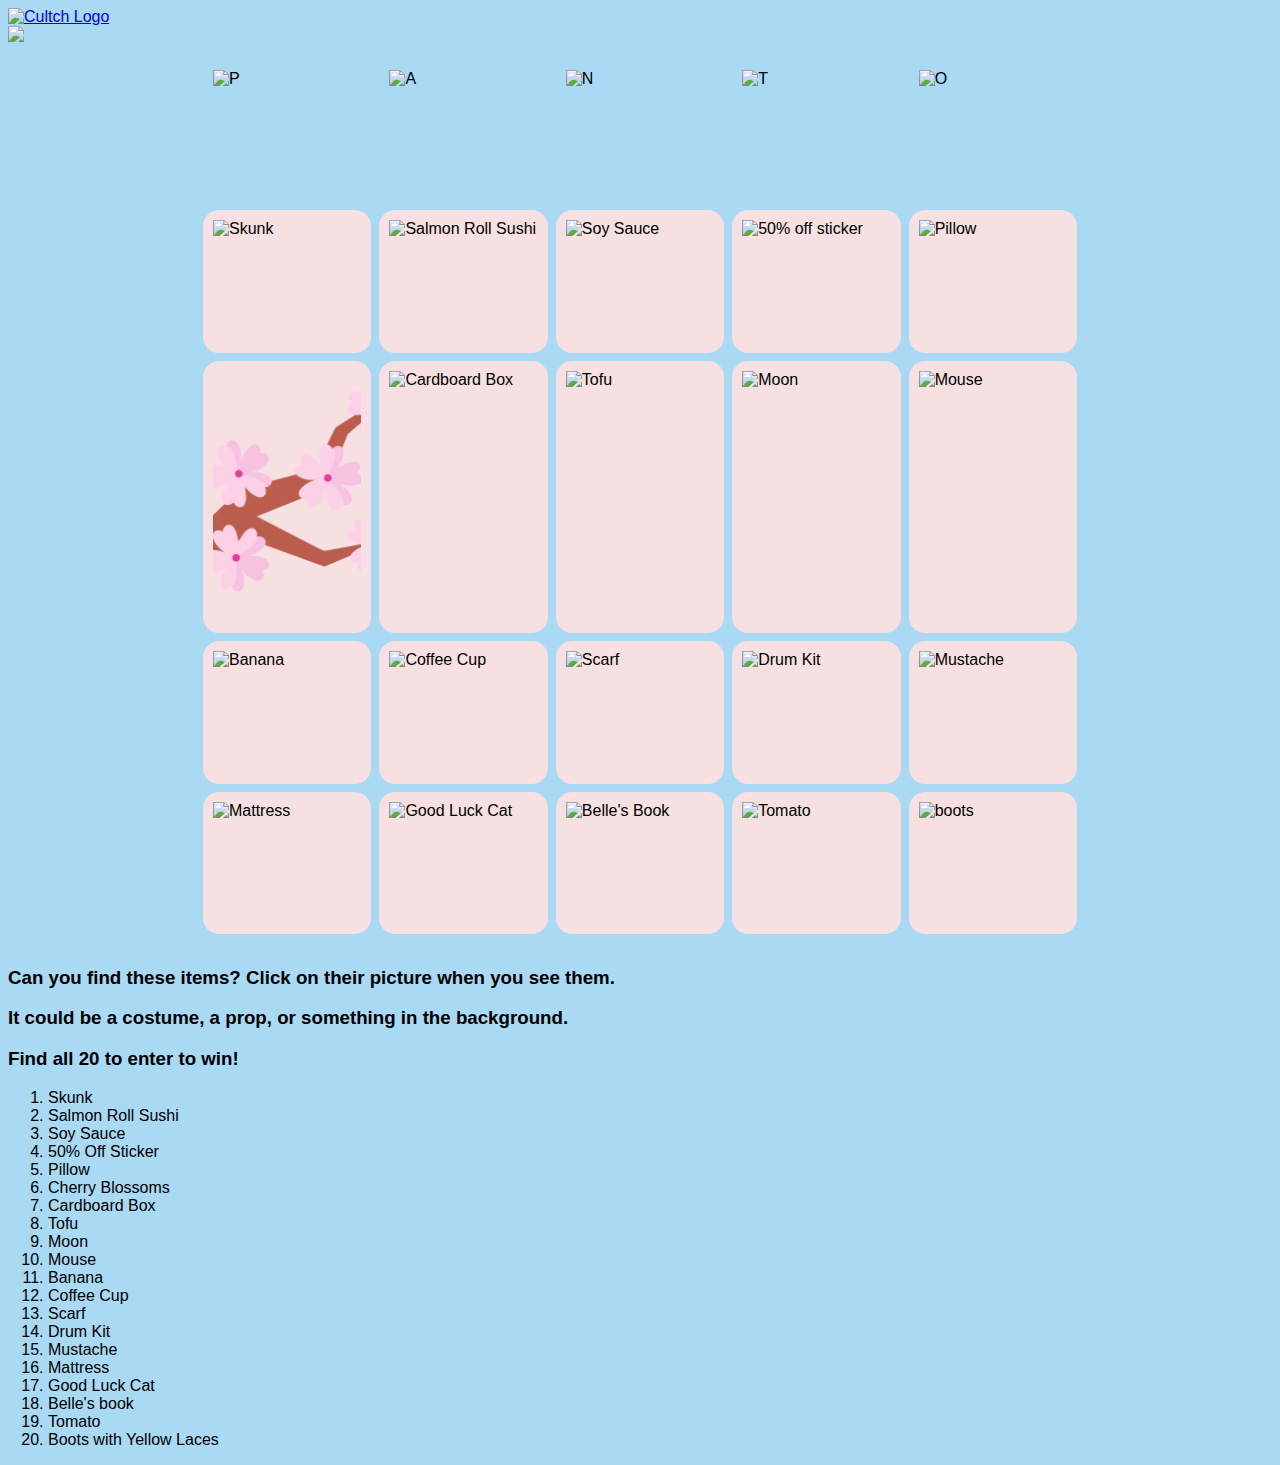
==== commit fde9bdd0: "less text" ====
--- a/index.html
+++ b/index.html
@@ -175,14 +175,13 @@
     </main>
     <div class="container-md">
       <div class="col-lg-8 mx-auto">
-        <h2 class="pt-3 px-2">
-          Can you find these items while watching the Panto?
-        </h2>
-        <h2 class="pt-3 px-2">Click on their squares when you see them.</h2>
-        <p class="pt-3 px-2 fs-3">
-          It could be a costume, a prop, or something in the background. Find
-          all 20 to enter to win!
-        </p>
+        <h3 class="pt-3 px-2">
+          Can you find these items? Click on their picture when you see them.
+        </h3>
+        <h3 class="pt-3 px-2">
+          It could be a costume, a prop, or something in the background.
+        </h3>
+        <h3 class="pt-3 px-2">Find all 20 to enter to win!</h3>
         <ol class="list-group list-group-numbered fs-3">
           <li class="list-group-item">Skunk</li>
           <li class="list-group-item">Salmon Roll Sushi</li>
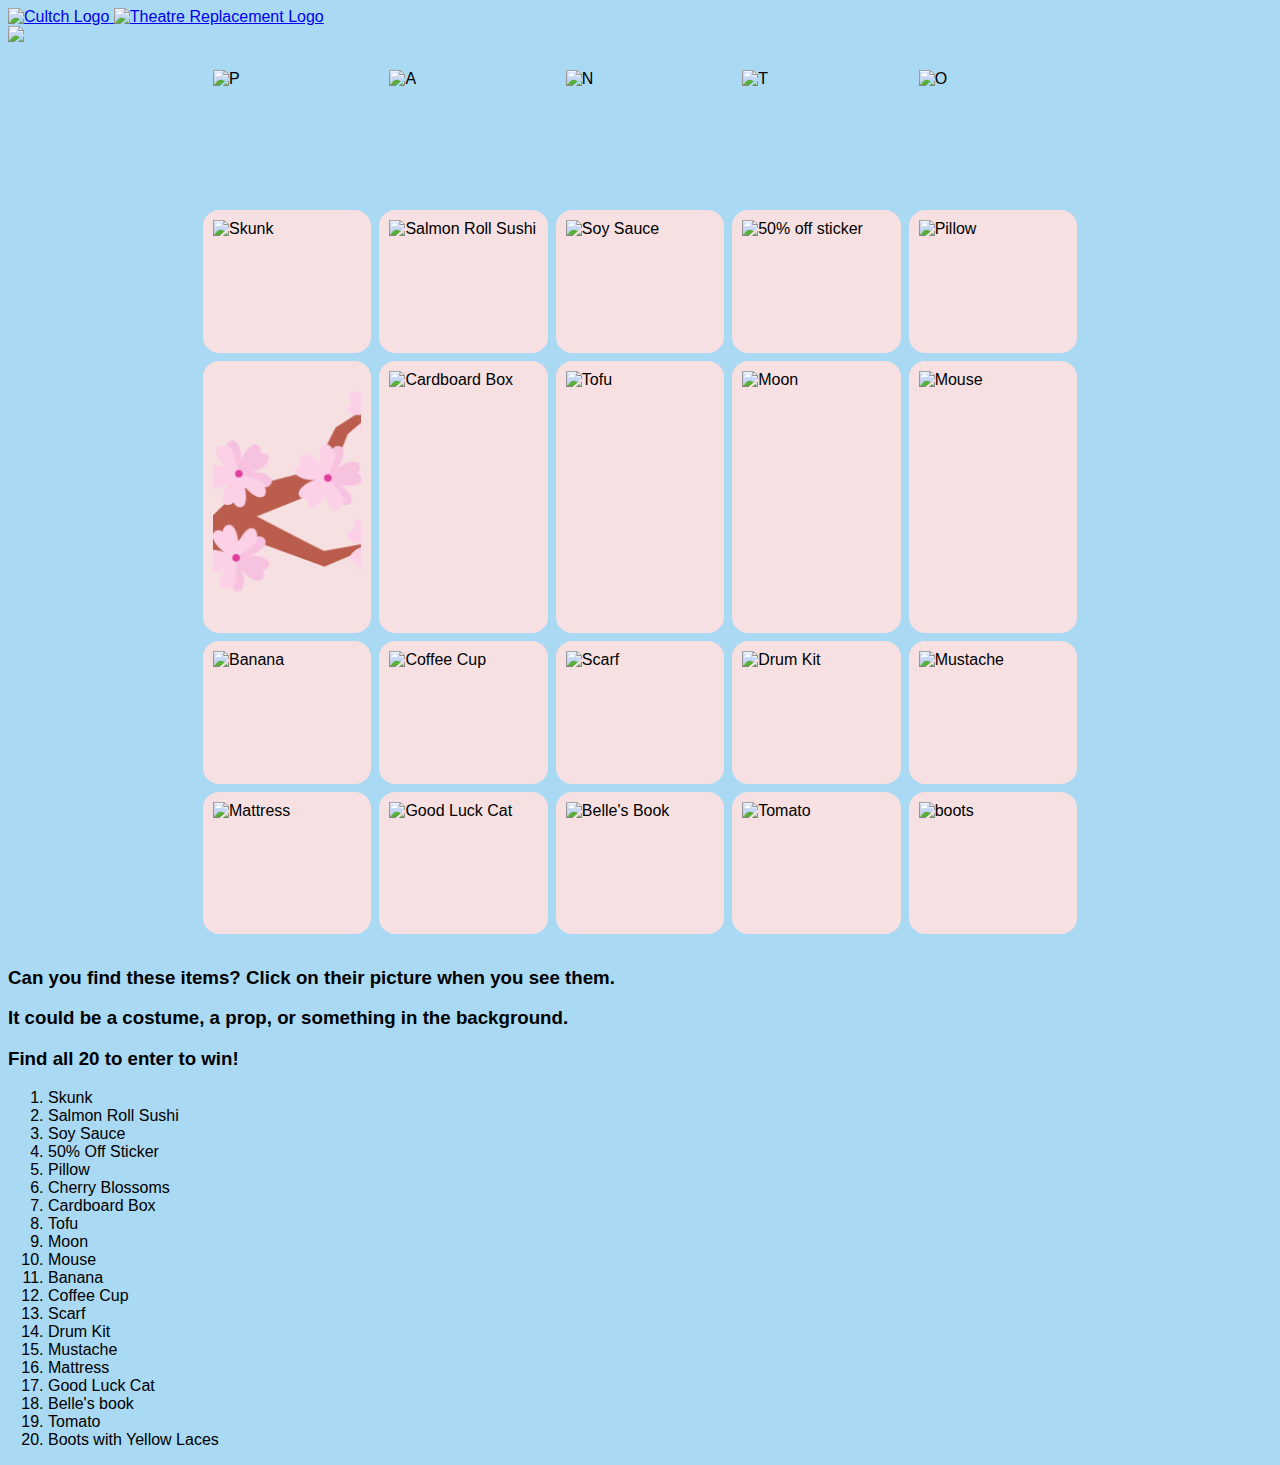
==== commit f41dedbb: "update foundCount requirement to 20" ====
--- a/index.html
+++ b/index.html
@@ -72,14 +72,23 @@
   </head>
   <body>
     <header>
-      <nav class="navbar navbar-expand-lg navbar-light bg-light">
+      <nav class="navbar navbar-expand-lg navbar-light bg-light d-flex">
         <a class="navbar-brand" href="https://thecultch.com">
           <img
             src="images/cultch-logo-black-01.png"
-            width="250"
+            width="200"
             height="auto"
             class="d-inline-block align-top px-2"
             alt="Cultch Logo"
+          />
+        </a>
+        <a class="ms-auto" href="https://www.theatrereplacement.org/">
+          <img
+            src="images/Theatre Replacement_logos_outline_black@2x.png"
+            width="100"
+            height="auto"
+            class="d-inline-block align-top px-2"
+            alt="Theatre Replacement Logo"
           />
         </a>
       </nav>
@@ -220,7 +229,7 @@
         element.style.backgroundColor = newColor;
         newColor == "blue" ? (foundCount += 1) : (foundCount -= 1);
         console.log(foundCount);
-        if (foundCount >= 4) {
+        if (foundCount >= 20) {
           window.location.href = "complete.html";
         }
       }
